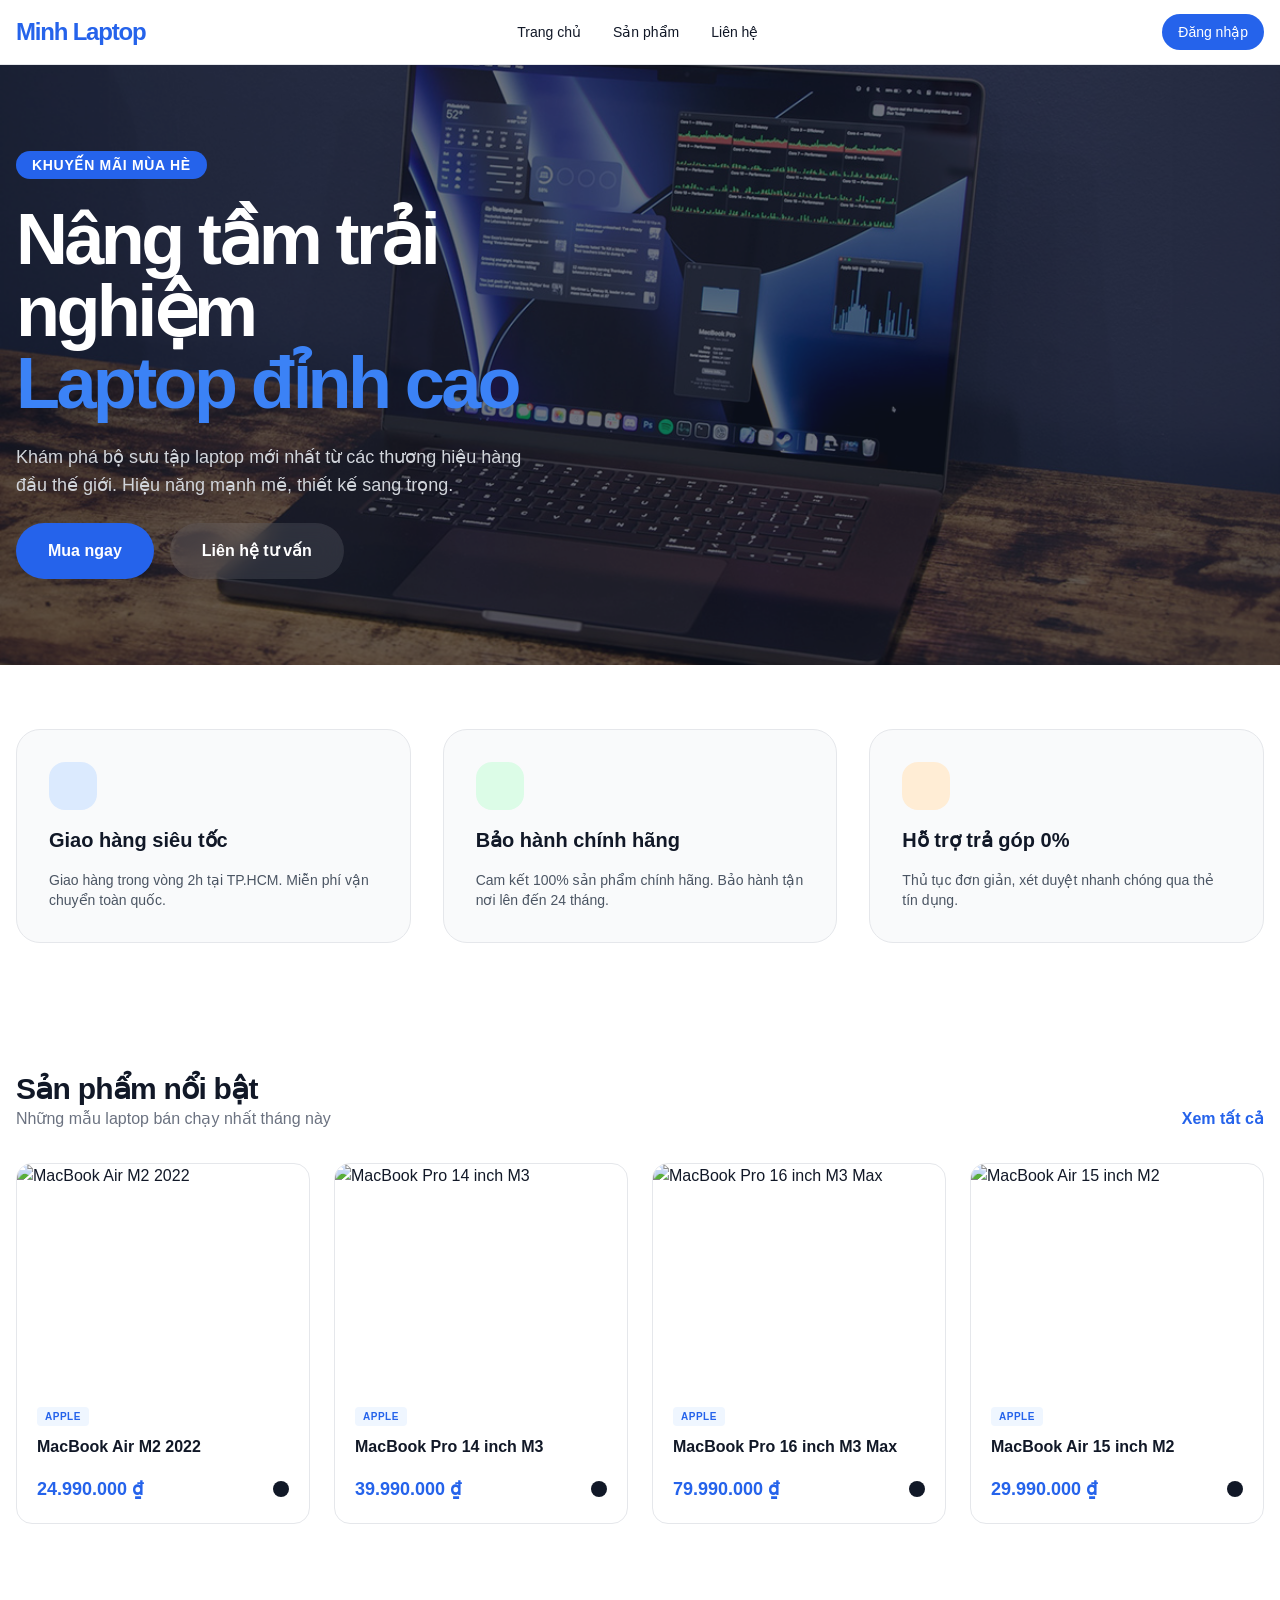
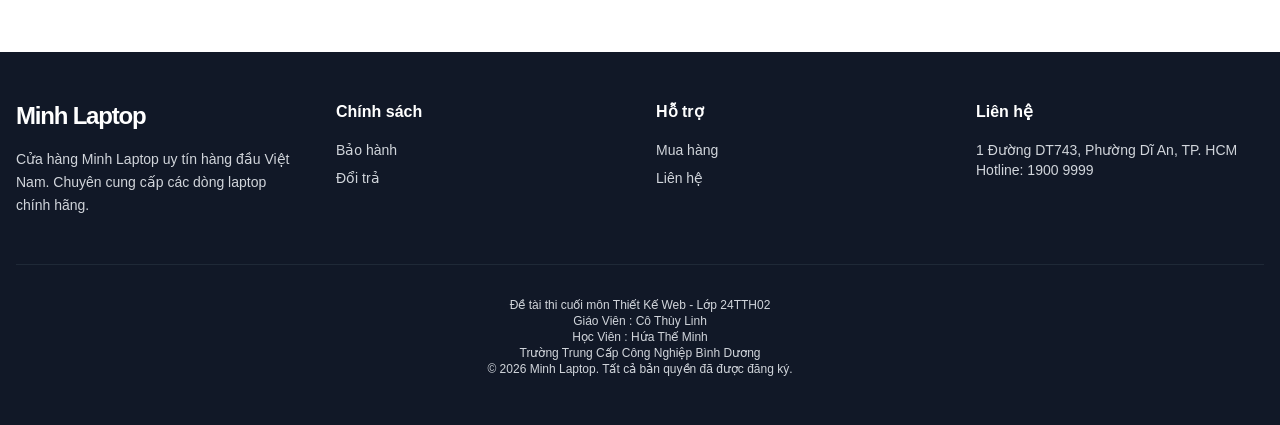
==== admin.html @ f4cab927 "Add files via upload" ====
<!DOCTYPE html>
<html lang="vi">
<head>
    <meta charset="UTF-8">
    <meta name="viewport" content="width=device-width, initial-scale=1.0">
    <title>Quản trị - Minh Laptop </title>
    <script src="style.js"></script>
    <style>
       
        :root {
            --primary: #2563eb;
            --primary-hover: #1d4ed8;
        }

        body {
            font-family: -apple-system, BlinkMacSystemFont, "Segoe UI", Roboto, Helvetica, Arial, sans-serif, "Apple Color Emoji", "Segoe UI Emoji", "Segoe UI Symbol";
            scroll-behavior: smooth;
        }

        .line-clamp-1 {
            display: -webkit-box;
            -webkit-line-clamp: 1;
            -webkit-box-orient: vertical;
            overflow: hidden;
        }

        .line-clamp-2 {
            display: -webkit-box;
            -webkit-line-clamp: 2;
            -webkit-box-orient: vertical;
            overflow: hidden;
        }

        
        ::-webkit-scrollbar {
            width: 8px;
        }

        ::-webkit-scrollbar-track {
            background: #f1f1f1;
        }

        ::-webkit-scrollbar-thumb {
            background: #888;
            border-radius: 4px;
        }

        ::-webkit-scrollbar-thumb:hover {
            background: #555;
        }
    </style>
</head>
<body class="bg-white text-gray-900">
    <div class="container mx-auto px-4 py-8">
        <div class="flex flex-col md:flex-row gap-8">
           
            <aside class="w-full md:w-64 space-y-4">
                <div class="p-6 bg-gray-900 text-white rounded-3xl space-y-6">
                    <h2 class="text-xl font-bold">Dashboard</h2>
                    <nav class="space-y-2">
                        <button onclick="switchTab('products')" id="tab-products" class="w-full flex items-center gap-3 px-4 py-3 rounded-xl text-sm font-bold bg-blue-600">Sản phẩm</button>
                        <button onclick="switchTab('orders')" id="tab-orders" class="w-full flex items-center gap-3 px-4 py-3 rounded-xl text-sm font-bold hover:bg-white/10">Đơn hàng</button>
                    </nav>
                </div>
            </aside>

            <!-- Main  -->
            <main class="flex-1 space-y-6">
                <div class="flex items-center justify-between">
                    <h1 id="admin-title" class="text-3xl font-bold">Quản lý sản phẩm</h1>
                    <button id="add-btn" onclick="openModal()" class="px-6 py-3 bg-blue-600 text-white rounded-2xl font-bold flex items-center gap-2">Thêm sản phẩm</button>
                </div>

                <div id="admin-content" class="bg-white border rounded-3xl overflow-hidden">
                    <!-- Content -->
                </div>
            </main>
        </div>
    </div>

    
    <div id="product-modal" class="fixed inset-0 z-[100] hidden flex items-center justify-center p-4 bg-black/50 backdrop-blur-sm">
        <div class="bg-white w-full max-w-2xl rounded-[2.5rem] overflow-hidden shadow-2xl">
            <div class="p-8 border-b flex items-center justify-between">
                <h3 id="modal-title" class="text-2xl font-bold">Thêm sản phẩm</h3>
                <button onclick="closeModal()" class="p-2 hover:bg-gray-100 rounded-full">X</button>
            </div>
            <form id="product-form" class="p-8 space-y-6 max-h-[70vh] overflow-y-auto">
                <input type="hidden" id="edit-id">
                <div class="grid grid-cols-1 sm:grid-cols-2 gap-6">
                    <div class="space-y-2">
                        <label class="text-sm font-bold">Tên sản phẩm</label>
                        <input required id="p-name" class="w-full px-4 py-3 border rounded-xl">
                    </div>
                    <div class="space-y-2">
                        <label class="text-sm font-bold">Giá (VNĐ)</label>
                        <input required id="p-price" type="number" class="w-full px-4 py-3 border rounded-xl">
                    </div>
                    <div class="space-y-2">
                        <label class="text-sm font-bold">Danh mục</label>
                        <input required id="p-category" class="w-full px-4 py-3 border rounded-xl">
                    </div>
                    <div class="space-y-2">
                        <label class="text-sm font-bold">CPU</label>
                        <input required id="p-cpu" class="w-full px-4 py-3 border rounded-xl">
                    </div>
                </div>
                <div class="space-y-2">
                    <label class="text-sm font-bold">Link hình ảnh</label>
                    <input id="p-image" class="w-full px-4 py-3 border rounded-xl">
                </div>
                <div class="space-y-2">
                    <label class="text-sm font-bold">Mô tả</label>
                    <textarea id="p-desc" class="w-full px-4 py-3 border rounded-xl h-48"></textarea>
                </div>
                <div class="flex gap-4 pt-4">
                    <button type="button" onclick="closeModal()" class="flex-1 py-4 border-2 rounded-2xl font-bold">Hủy</button>
                    <button type="submit" class="flex-1 py-4 bg-blue-600 text-white rounded-2xl font-bold">Lưu</button>
                </div>
            </form>
        </div>
    </div>

    <script src="js/data.js"></script>
    <script src="js/main.js"></script>
    <script>
        let activeTab = 'products';
        let editingId = null;

        function switchTab(tab) {
            activeTab = tab;
            document.getElementById('tab-products').className = `w-full flex items-center gap-3 px-4 py-3 rounded-xl text-sm font-bold ${tab === 'products' ? 'bg-blue-600' : 'hover:bg-white/10'}`;
            document.getElementById('tab-orders').className = `w-full flex items-center gap-3 px-4 py-3 rounded-xl text-sm font-bold ${tab === 'orders' ? 'bg-blue-600' : 'hover:bg-white/10'}`;
            document.getElementById('admin-title').textContent = tab === 'products' ? 'Quản lý sản phẩm' : 'Quản lý đơn hàng';
            document.getElementById('add-btn').style.display = tab === 'products' ? 'flex' : 'none';
            renderAdminContent();
        }

        function renderAdminContent() {
            const content = document.getElementById('admin-content');
            if (activeTab === 'products') {
                const products = JSON.parse(localStorage.getItem('db_products'));
                let html = '<table class="w-full text-left"><thead class="bg-gray-50 border-b"><tr><th class="px-6 py-4">Sản phẩm</th><th class="px-6 py-4">Giá</th><th class="px-6 py-4">Thao tác</th></tr></thead><tbody class="divide-y">';
                products.forEach(p => {
                    html += `
                        <tr>
                            <td class="px-6 py-4 flex items-center gap-4">
                                <img src="${p.image}" class="w-12 h-12 rounded-lg object-cover">
                                <div><p class="font-bold text-sm">${p.name}</p></div>
                            </td>
                            <td class="px-6 py-4 font-bold text-sm">${formatCurrency(p.price)}</td>
                            <td class="px-6 py-4">
                                <button onclick="editProduct('${p.id}')" class="text-blue-600 mr-4">Sửa</button>
                                <button onclick="deleteProduct('${p.id}')" class="text-red-600">Xóa</button>
                            </td>
                        </tr>
                    `;
                });
                html += '</tbody></table>';
                content.innerHTML = html;
            } else {
                const orders = JSON.parse(localStorage.getItem('orders') || '[]');
                if (orders.length === 0) {
                    content.innerHTML = '<p class="p-10 text-center text-gray-500">Chưa có đơn hàng nào.</p>';
                    return;
                }
                let html = '<div class="p-6 space-y-4">';
                orders.forEach(o => {
                    html += `
                        <div class="border p-4 rounded-2xl">
                            <p class="font-bold">Đơn hàng #${o.id}</p>
                            <p class="text-sm text-gray-500">Khách hàng: ${o.customerInfo.name} - ${o.customerInfo.phone}</p>
                            <p class="text-blue-600 font-bold">Tổng: ${formatCurrency(o.total)}</p>
                        </div>
                    `;
                });
                html += '</div>';
                content.innerHTML = html;
            }
        }

        function openModal() {
            document.getElementById('product-modal').classList.remove('hidden');
            document.getElementById('modal-title').textContent = editingId ? 'Sửa sản phẩm' : 'Thêm sản phẩm';
        }

        function closeModal() {
            document.getElementById('product-modal').classList.add('hidden');
            document.getElementById('product-form').reset();
            editingId = null;
        }

        function editProduct(id) {
            const products = JSON.parse(localStorage.getItem('db_products'));
            const p = products.find(p => p.id === id);
            if (p) {
                editingId = id;
                document.getElementById('p-name').value = p.name;
                document.getElementById('p-price').value = p.price;
                document.getElementById('p-category').value = p.category;
                document.getElementById('p-cpu').value = p.cpu;
                document.getElementById('p-image').value = p.image;
                document.getElementById('p-desc').value = p.description;
                openModal();
            }
        }

        function deleteProduct(id) {
            if (confirm('Xóa sản phẩm này?')) {
                let products = JSON.parse(localStorage.getItem('db_products'));
                products = products.filter(p => p.id !== id);
                localStorage.setItem('db_products', JSON.stringify(products));
                renderAdminContent();
            }
        }

        document.getElementById('product-form').onsubmit = (e) => {
            e.preventDefault();
            let products = JSON.parse(localStorage.getItem('db_products'));
            const productData = {
                id: editingId || Date.now().toString(),
                name: document.getElementById('p-name').value,
                price: Number(document.getElementById('p-price').value),
                category: document.getElementById('p-category').value,
                cpu: document.getElementById('p-cpu').value,
                image: document.getElementById('p-image').value || './images',
                description: document.getElementById('p-desc').value,
                ram: '16GB', ssd: '512GB' 
            };

            if (editingId) {
                products = products.map(p => p.id === editingId ? productData : p);
            } else {
                products.push(productData);
            }

            localStorage.setItem('db_products', JSON.stringify(products));
            closeModal();
            renderAdminContent();
        };

        document.addEventListener('DOMContentLoaded', () => {
            const user = getCurrentUser();
            if (!user || user.role !== 'admin') {
                window.location.href = 'index.html';
                return;
            }
            renderAdminContent();
        });
    </script>
</body>
</html>
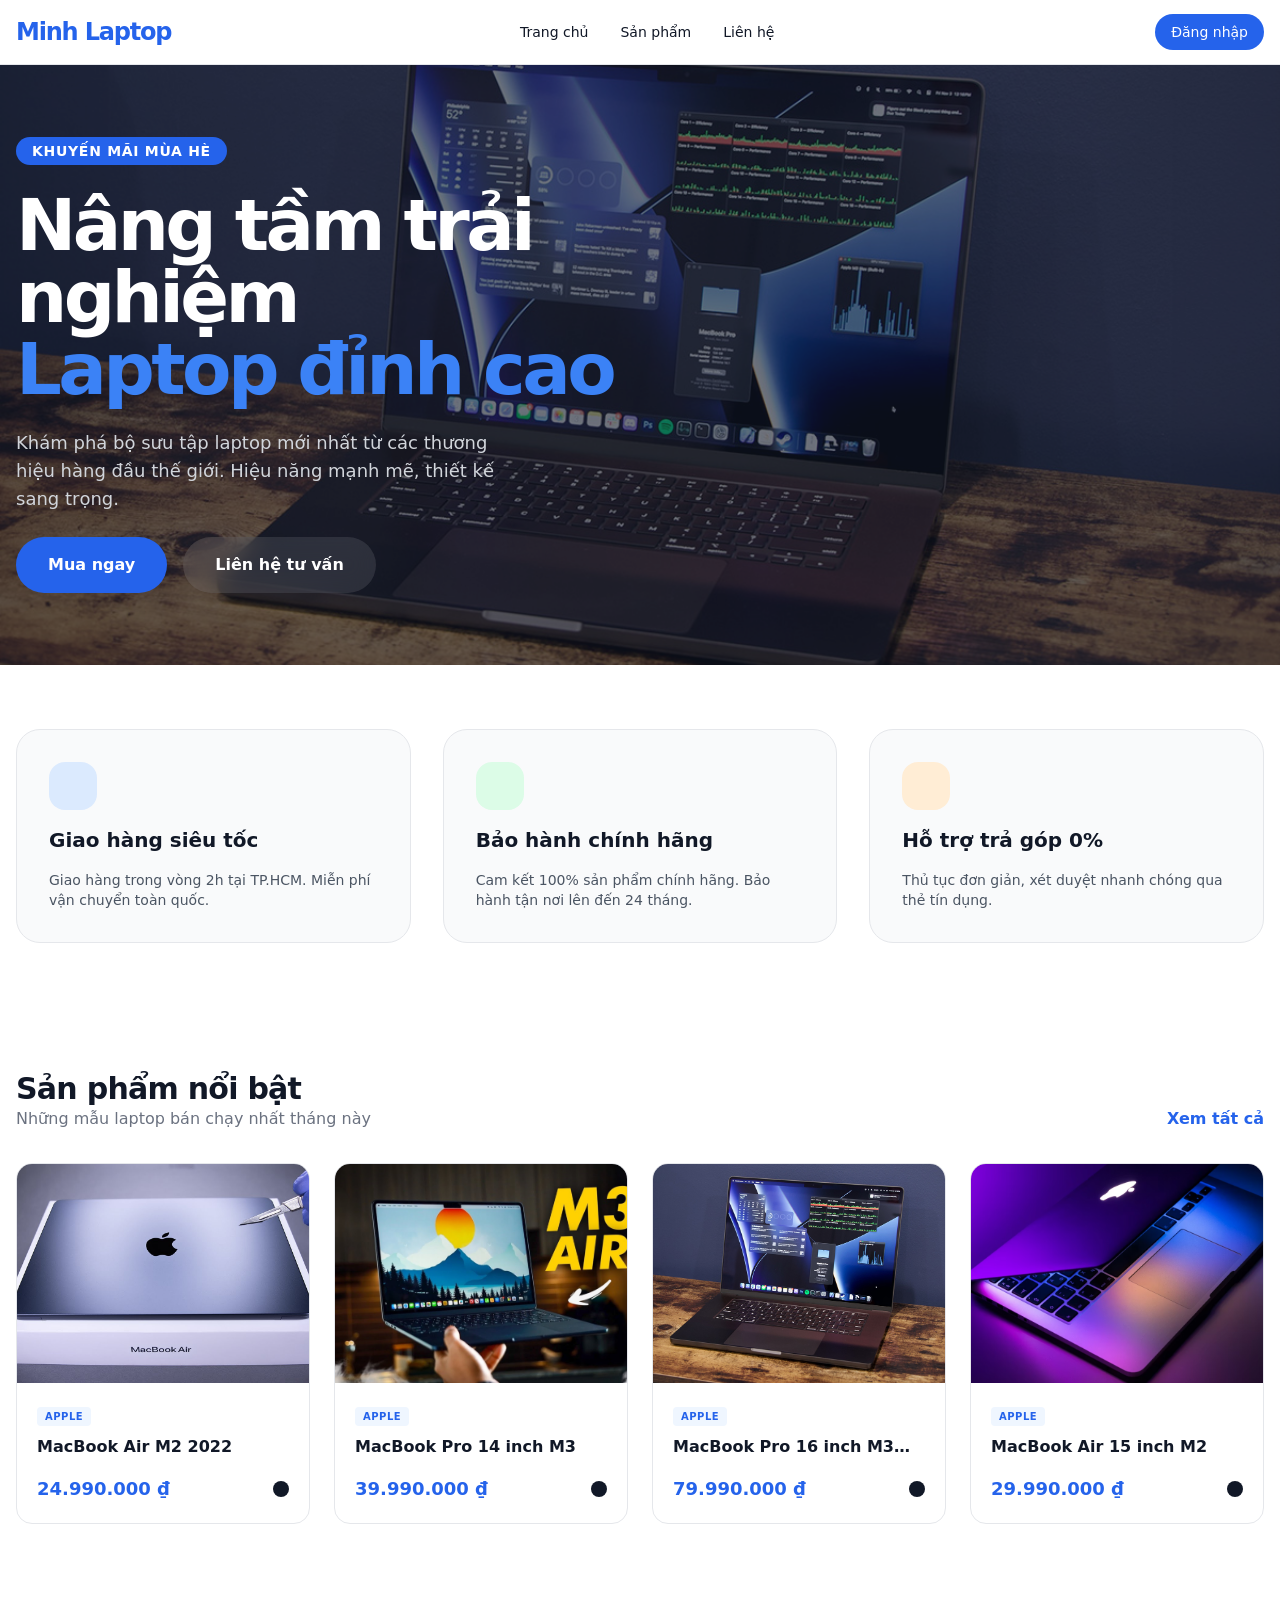
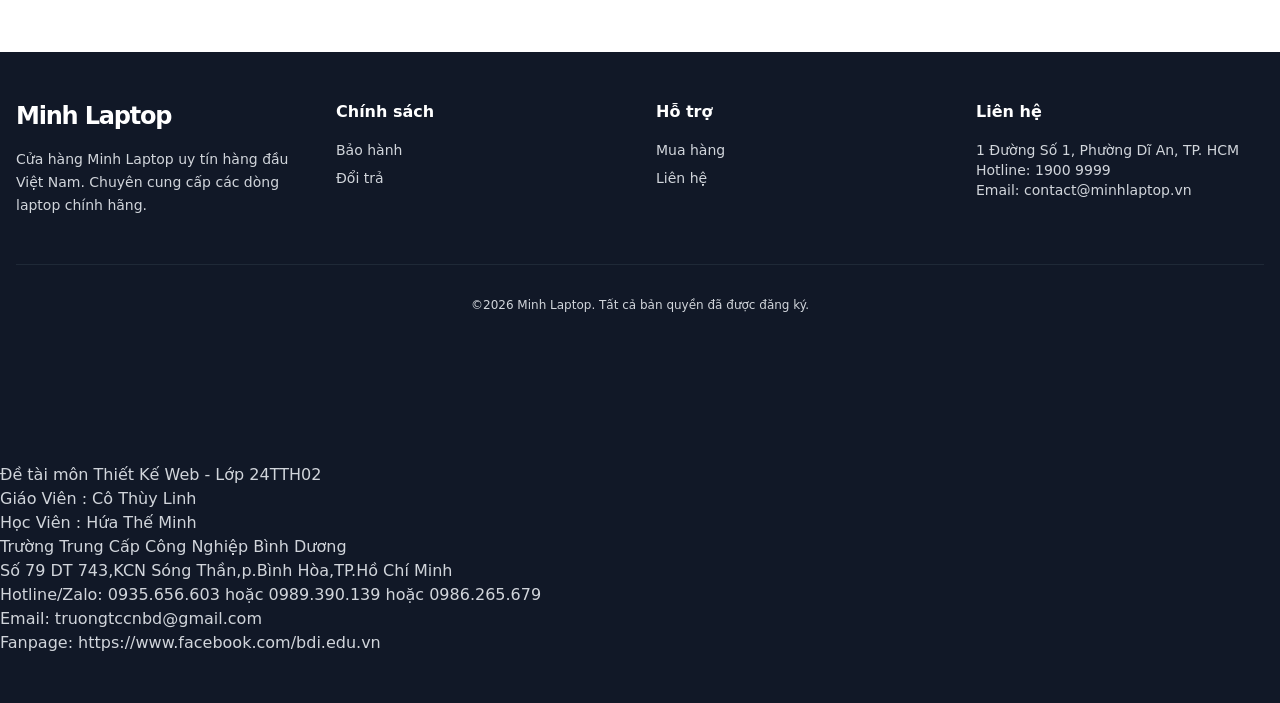
==== commit 5deca6e2: "Update admin.html" ====
--- a/admin.html
+++ b/admin.html
@@ -5,50 +5,7 @@
     <meta name="viewport" content="width=device-width, initial-scale=1.0">
     <title>Quản trị - Minh Laptop </title>
     <script src="style.js"></script>
-    <style>
-       
-        :root {
-            --primary: #2563eb;
-            --primary-hover: #1d4ed8;
-        }
-
-        body {
-            font-family: -apple-system, BlinkMacSystemFont, "Segoe UI", Roboto, Helvetica, Arial, sans-serif, "Apple Color Emoji", "Segoe UI Emoji", "Segoe UI Symbol";
-            scroll-behavior: smooth;
-        }
-
-        .line-clamp-1 {
-            display: -webkit-box;
-            -webkit-line-clamp: 1;
-            -webkit-box-orient: vertical;
-            overflow: hidden;
-        }
-
-        .line-clamp-2 {
-            display: -webkit-box;
-            -webkit-line-clamp: 2;
-            -webkit-box-orient: vertical;
-            overflow: hidden;
-        }
-
-        
-        ::-webkit-scrollbar {
-            width: 8px;
-        }
-
-        ::-webkit-scrollbar-track {
-            background: #f1f1f1;
-        }
-
-        ::-webkit-scrollbar-thumb {
-            background: #888;
-            border-radius: 4px;
-        }
-
-        ::-webkit-scrollbar-thumb:hover {
-            background: #555;
-        }
-    </style>
+    
 </head>
 <body class="bg-white text-gray-900">
     <div class="container mx-auto px-4 py-8">
